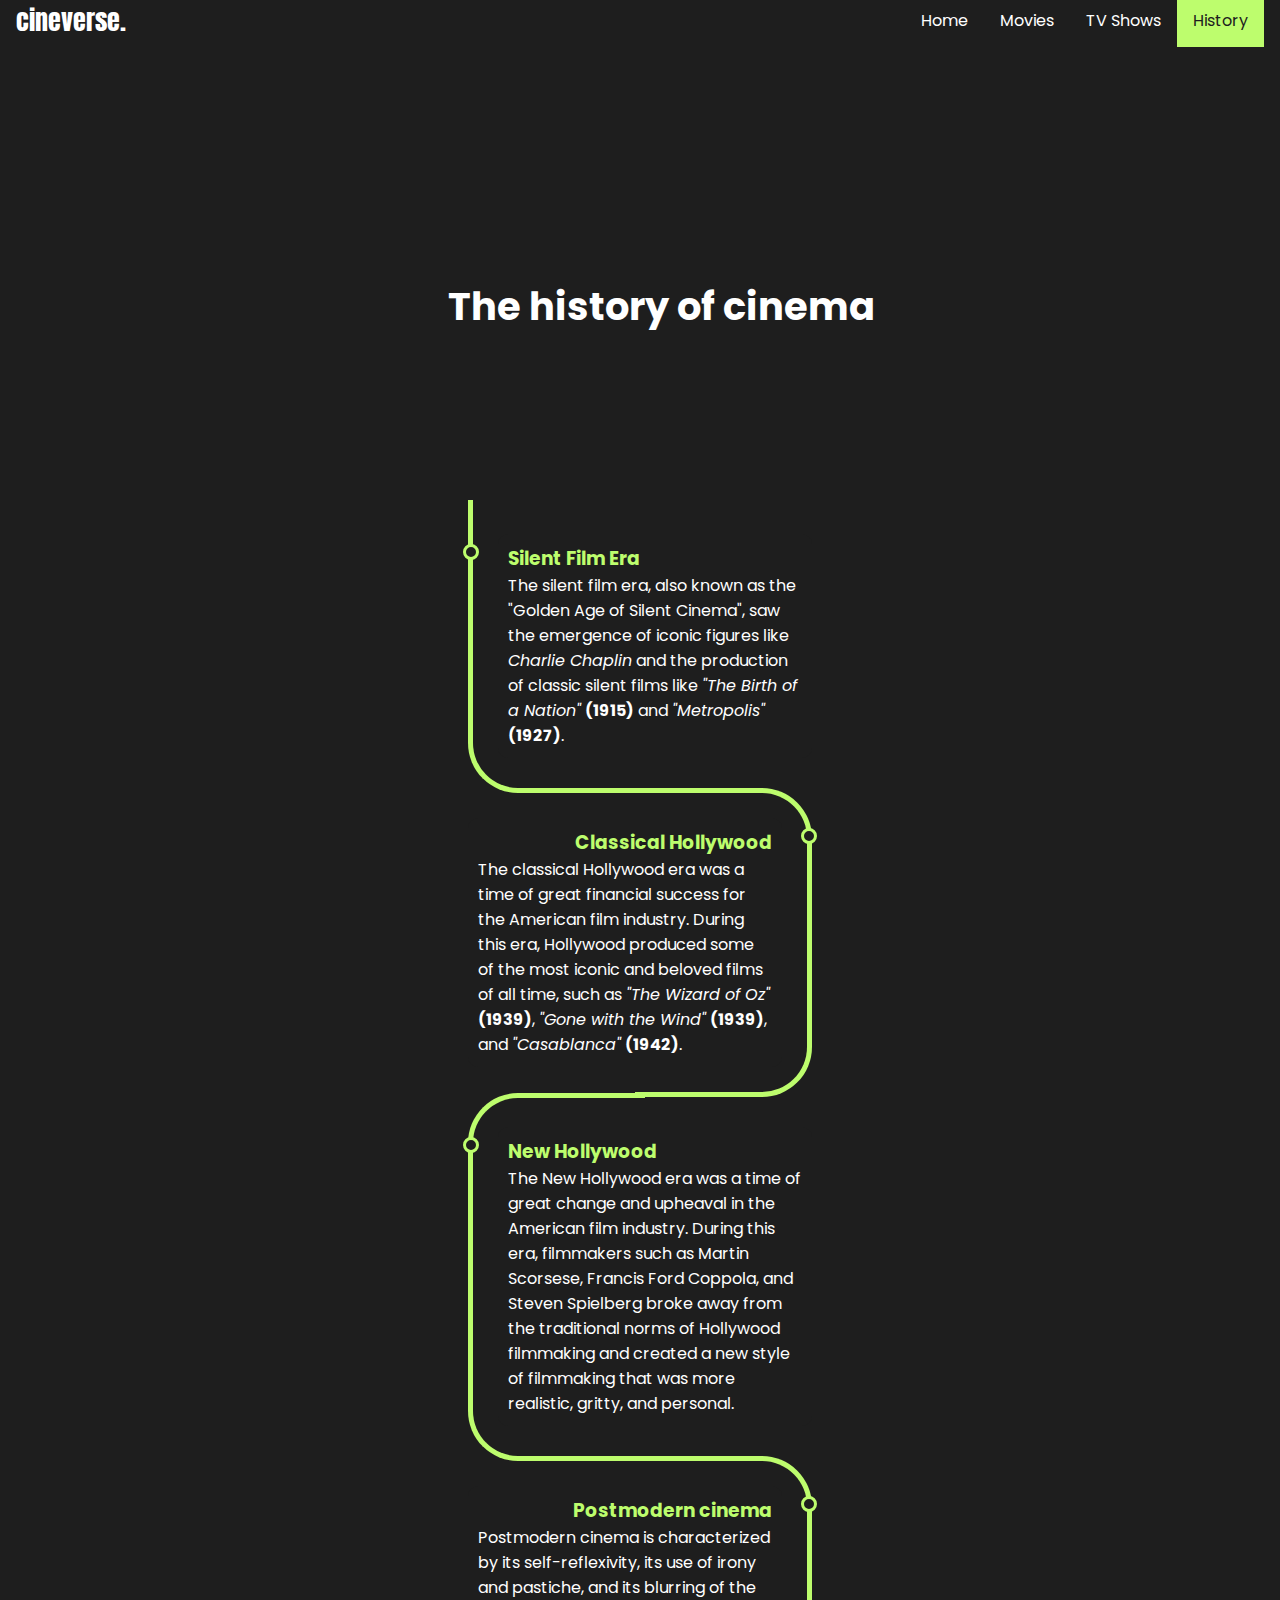
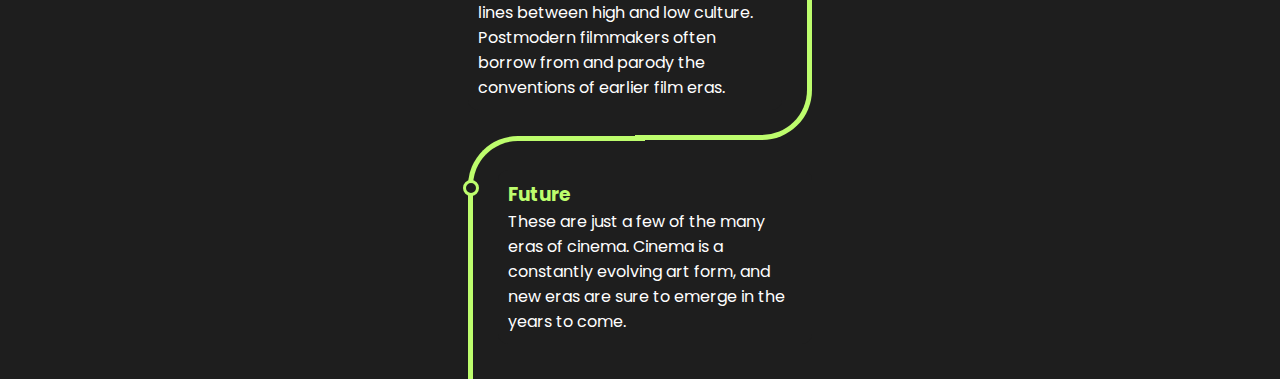
==== history.html @ e08662a0 "Issue #4 - Improve the history page" ====
<!DOCTYPE html>
<html lang="en">
  <head>
    <meta charset="UTF-8" />
    <meta name="viewport" content="width=device-width, initial-scale=1.0" />
    <title>Document</title>
    <link rel="stylesheet" href="Styles/global.css" />
    <link rel="stylesheet" href="Styles/history.css" />

    <link
      href="https://fonts.googleapis.com/css?family=Poppins"
      rel="stylesheet"
    />
    <link
      href="https://fonts.googleapis.com/css?family=Anton"
      rel="stylesheet"
    />

    <section class="top-nav">
      <div class="brand">cineverse.</div>
      <input id="menu-toggle" type="checkbox" />
      <label class="menu-button-container" for="menu-toggle">
        <div class="menu-button"></div>
      </label>
      <ul class="menu">
        <li><a href="index.html">Home</a></li>
        <li><a href="movies.html">Movies</a></li>
        <li><a href="shows.html">TV Shows</a></li>
        <li><a class="active">History</a></li>
      </ul>
    </section>
  </head>

  <body>
    <div class="parent">
      <div class="text"><b>The history of cinema</b></div>
      <div class="timeline">
        <div class="outer">
          <div class="card">
            <div class="info">
              <h3 class="title">Silent Film Era</h3>
              <p>
                The silent film era, also known as the "Golden Age of Silent
                Cinema", saw the emergence of iconic figures like
                <em>Charlie Chaplin</em> and the production of classic silent
                films like <em>"The Birth of a Nation"</em>
                <strong>(1915)</strong> and <em>"Metropolis"</em>
                <strong>(1927)</strong>.
              </p>
            </div>
          </div>
          <div class="card">
            <div class="info">
              <h3 class="title">Classical Hollywood</h3>
              <p>
                The classical Hollywood era was a time of great financial
                success for the American film industry. During this era,
                Hollywood produced some of the most iconic and beloved films of
                all time, such as <em>"The Wizard of Oz"</em> <b> (1939)</b>,
                <em>"Gone with the Wind"</em> <b>(1939)</b>, and
                <em>"Casablanca"</em> <b>(1942)</b>.
              </p>
            </div>
          </div>
          <div class="card">
            <div class="info">
              <h3 class="title">New Hollywood</h3>
              <p>
                The New Hollywood era was a time of great change and upheaval in
                the American film industry. During this era, filmmakers such as
                Martin Scorsese, Francis Ford Coppola, and Steven Spielberg
                broke away from the traditional norms of Hollywood filmmaking
                and created a new style of filmmaking that was more realistic,
                gritty, and personal.
              </p>
            </div>
          </div>
          <div class="card">
            <div class="info">
              <h3 class="title">Postmodern cinema</h3>
              <p>
                Postmodern cinema is characterized by its self-reflexivity, its
                use of irony and pastiche, and its blurring of the lines between
                high and low culture. Postmodern filmmakers often borrow from
                and parody the conventions of earlier film eras.
              </p>
            </div>
          </div>
          <div class="card">
            <div class="info">
              <h3 class="title">Future</h3>
              <p>
                These are just a few of the many eras of cinema. Cinema is a
                constantly evolving art form, and new eras are sure to emerge in
                the years to come.
              </p>
            </div>
          </div>
        </div>
      </div>
    </div>
  </body>
</html>
---- Styles/global.css ----
body {
  background-color: rgba(30, 30, 30, 1);
  color: white;
  padding: 0;
}

.top-nav {
  display: flex;
  flex-direction: row;
  align-items: center;
  justify-content: space-between;
  background-color: rgba(30, 30, 30, 1);
  /* W3C, IE 10+/ Edge, Firefox 16+, Chrome 26+, Opera 12+, Safari 7+ */
  color: #fff;
  height: 54px;
  padding: 1em;
  transform: translateY(-23px);
}

.menu {
  display: flex;
  flex-direction: row;
  list-style-type: none;
  margin: 0;
  padding: 0;
}

.menu > li {
  overflow: hidden;
}

.menu-button-container {
  display: none;
  height: 100%;
  width: 30px;
  cursor: pointer;
  flex-direction: column;
  justify-content: center;
  align-items: center;
}

#menu-toggle {
  display: none;
}
.brand {
  float: left;
  font-family: "Anton";
  font-size: 2vw;
}
a {
  display: block;
  color: white;
  text-align: center;
  padding: 14px 16px;
  text-decoration: none;
  font-family: "Poppins";
}
li a:hover:not(.active) {
  background-color: #333333;
}
.active {
  background-color: rgba(189, 253, 109, 1);
  color: rgba(30, 30, 30, 1);
}

.menu-button,
.menu-button::before,
.menu-button::after {
  display: block;
  background-color: #fff;
  position: absolute;
  height: 4px;
  width: 30px;
  transition: transform 400ms cubic-bezier(0.23, 1, 0.32, 1);
  border-radius: 2px;
}

.menu-button::before {
  content: "";
  margin-top: -8px;
}

.menu-button::after {
  content: "";
  margin-top: 8px;
  background: rgba(255, 255, 255, 0);
}

#menu-toggle:checked + .menu-button-container .menu-button::before {
  margin-top: 0px;
  transform: rotate(405deg);
}

#menu-toggle:checked + .menu-button-container .menu-button {
  background: rgba(255, 255, 255, 0);
}

#menu-toggle:checked + .menu-button-container .menu-button::after {
  margin-top: 0px;
  transform: rotate(-405deg);
}

@media (max-width: 700px) {
  /*pt navbar*/
  .brand {
    font-size: 300vw;
  }
  .menu-button-container {
    display: flex;
  }
  a {
    padding-top: 0;
  }
  .brand {
    font-size: large;
  }
  .menu {
    position: absolute;
    top: 0;
    margin-top: 50px;
    left: 0;
    flex-direction: column;
    width: 100%;
    justify-content: center;
    align-items: center;
  }
  #menu-toggle ~ .menu li {
    height: 0;
    margin: 0;
    padding: 0;
    border: 0;
    transition: height 400ms cubic-bezier(0.23, 1, 0.32, 1);
  }
  #menu-toggle:checked ~ .menu li {
    border: 1px solid #333;
    height: 2.5em;
    padding: 0.5em;
    transition: height 400ms cubic-bezier(0.23, 1, 0.32, 1);
  }
  .menu > li {
    display: flex;
    justify-content: center;
    margin: 0;
    padding: 0.5em 0;
    width: 100%;
    color: white;
    background-color: #222;
  }
  .menu > li:not(:last-child) {
    border-bottom: 1px solid #444;
  }
}
---- Styles/history.css ----
:root {
  --primary-color: rgba(30, 30, 30, 1);
  --background-color: rgba(30, 30, 30, 1);
  --font: sans-serif;
}

* {
  margin: 0;
  padding: 0;
}

body {
  background: var(--background-color);
  font-family: "Poppins";

  justify-content: center;
}

/* Timeline Container */
.timeline {
  background: var(--primary-color);
  margin: 20px auto;
  padding: 20px;
}

/* Card container */
.card {
  position: relative;
  max-width: 400px;
}

/* setting padding based on even or odd */
.card:nth-child(odd) {
  padding: 30px 0 30px 30px;
}
.card:nth-child(even) {
  padding: 30px 30px 30px 0;
}
/* Global ::before */
.card::before {
  content: "";
  position: absolute;
  width: 50%;
  border: solid rgba(189, 253, 109, 1);
}

/* Setting the border of top, bottom, left */
.card:nth-child(odd)::before {
  left: 0px;
  top: -4.5px;
  bottom: -4.5px;
  border-width: 5px 0 5px 5px;
  border-radius: 50px 0 0 50px;
}

/* Setting the top and bottom to "-5px" because earlier it was out of a pixel in mobile devices */
/*@media only screen and (max-width: 400px) {
  .card:nth-child(odd)::before {
    top: -5px;
    bottom: -5px;
  }
}*/

/* Setting the border of top, bottom, right */
.card:nth-child(even)::before {
  right: 0;
  top: 0;
  bottom: 0;
  border-width: 5px 5px 5px 0;
  border-radius: 0 50px 50px 0;
}

/* Removing the border if it is the first card */
.card:first-child::before {
  border-top: 0;
  border-top-left-radius: 0;
}

/* Removing the border if it is the last card  and it's odd */
.card:last-child:nth-child(odd)::before {
  border-bottom: 0;
  border-bottom-left-radius: 0;
}

/* Removing the border if it is the last card  and it's even */
.card:last-child:nth-child(even)::before {
  border-bottom: 0;
  border-bottom-right-radius: 0;
}

/* Information about the timeline */
.info {
  display: flex;
  flex-direction: column;
  background: rgba(30, 30, 30, 1);
  border-radius: 999px;
  color: white;
  border-radius: 10px;
  padding: 10px;
}

/* Title of the card */
.title {
  color: rgba(189, 253, 109, 1);
  position: relative;
}

/* Timeline dot  */
.title::before {
  content: "";
  position: absolute;
  width: 10px;
  height: 10px;
  background: rgba(30, 30, 30, 1);
  border-radius: 999px;
  border: 3px solid rgba(189, 253, 109, 1);
}

/* text right if the card is even  */
.card:nth-child(even) > .info > .title {
  text-align: right;
}

/* setting dot to the left if the card is odd */
.card:nth-child(odd) > .info > .title::before {
  left: -45px;
}

/* setting dot to the right if the card is odd */
.card:nth-child(even) > .info > .title::before {
  right: -45px;
}

@media only screen and (max-width: 768px) {
  .parent {
    display: grid;
    grid-template-columns: repeat(10, 1fr);
    grid-template-rows: repeat(82, 7vh);
    grid-column-gap: 0px;
    grid-row-gap: 0px;
    background-color: rgba(30, 30, 30, 1);
  }
  .timeline {
    grid-area: 5 / 4 / 5 / 8;
  }
  .text {
    grid-area: 4 / 3 / 4 / 9;
    text-align: center;
    font-size: 5vw;
  }
  .navb {
    grid-area: 1 / 1 / 2 / 21;
    background-color: rgba(30, 30, 30, 1);
  }
}
@media (min-width: 768px) {
  .parent {
    display: grid;
    grid-template-columns: repeat(20, 1fr);
    grid-template-rows: repeat(30, 7vh);
    grid-column-gap: 0px;
    grid-row-gap: 0px;
    background-color: rgba(30, 30, 30, 1);
  }
  .text {
    grid-area: 4 / 8 / 4 / 18;
    align-self: center;
    font-size: 3vw;
  }
  .timeline {
    grid-area: 7 / 8 / 7 / 14;
  }
  top-nav {
    grid-area: 1 / 1 / 2 / 21;
    background-color: rgba(30, 30, 30, 1);
  }
}
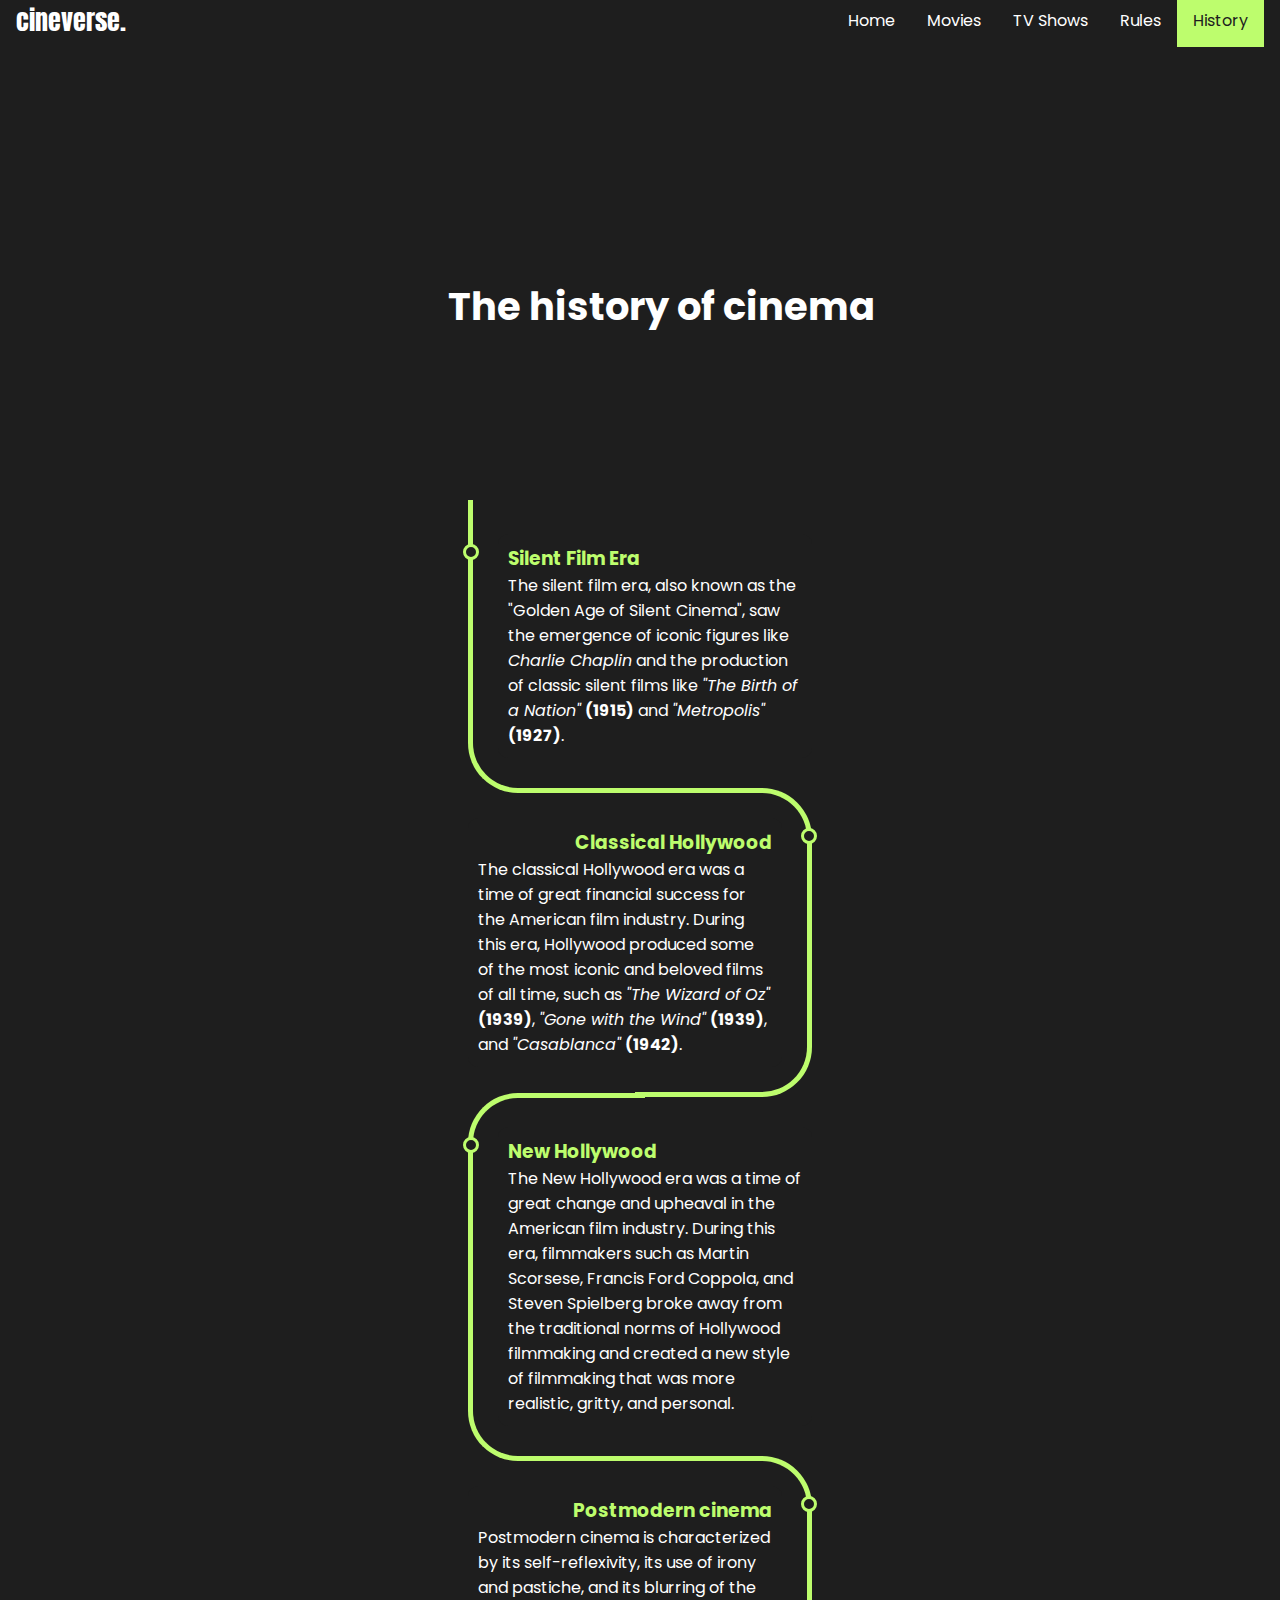
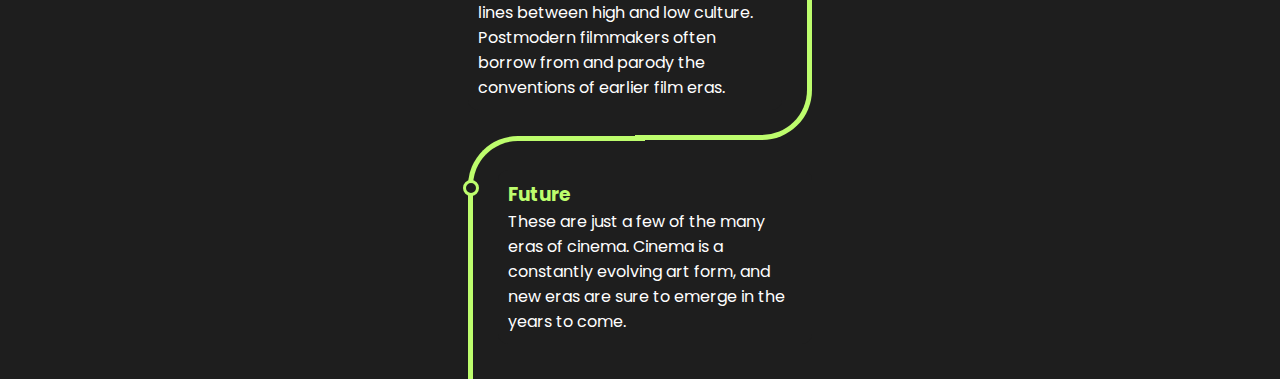
==== commit 05454ad5: "Issue #5 - Improve the rules page" ====
--- a/history.html
+++ b/history.html
@@ -3,7 +3,7 @@
   <head>
     <meta charset="UTF-8" />
     <meta name="viewport" content="width=device-width, initial-scale=1.0" />
-    <title>Document</title>
+    <title>History</title>
     <link rel="stylesheet" href="Styles/global.css" />
     <link rel="stylesheet" href="Styles/history.css" />
 
@@ -26,6 +26,7 @@
         <li><a href="index.html">Home</a></li>
         <li><a href="movies.html">Movies</a></li>
         <li><a href="shows.html">TV Shows</a></li>
+        <li><a href="rules.html">Rules</a></li>
         <li><a class="active">History</a></li>
       </ul>
     </section>
